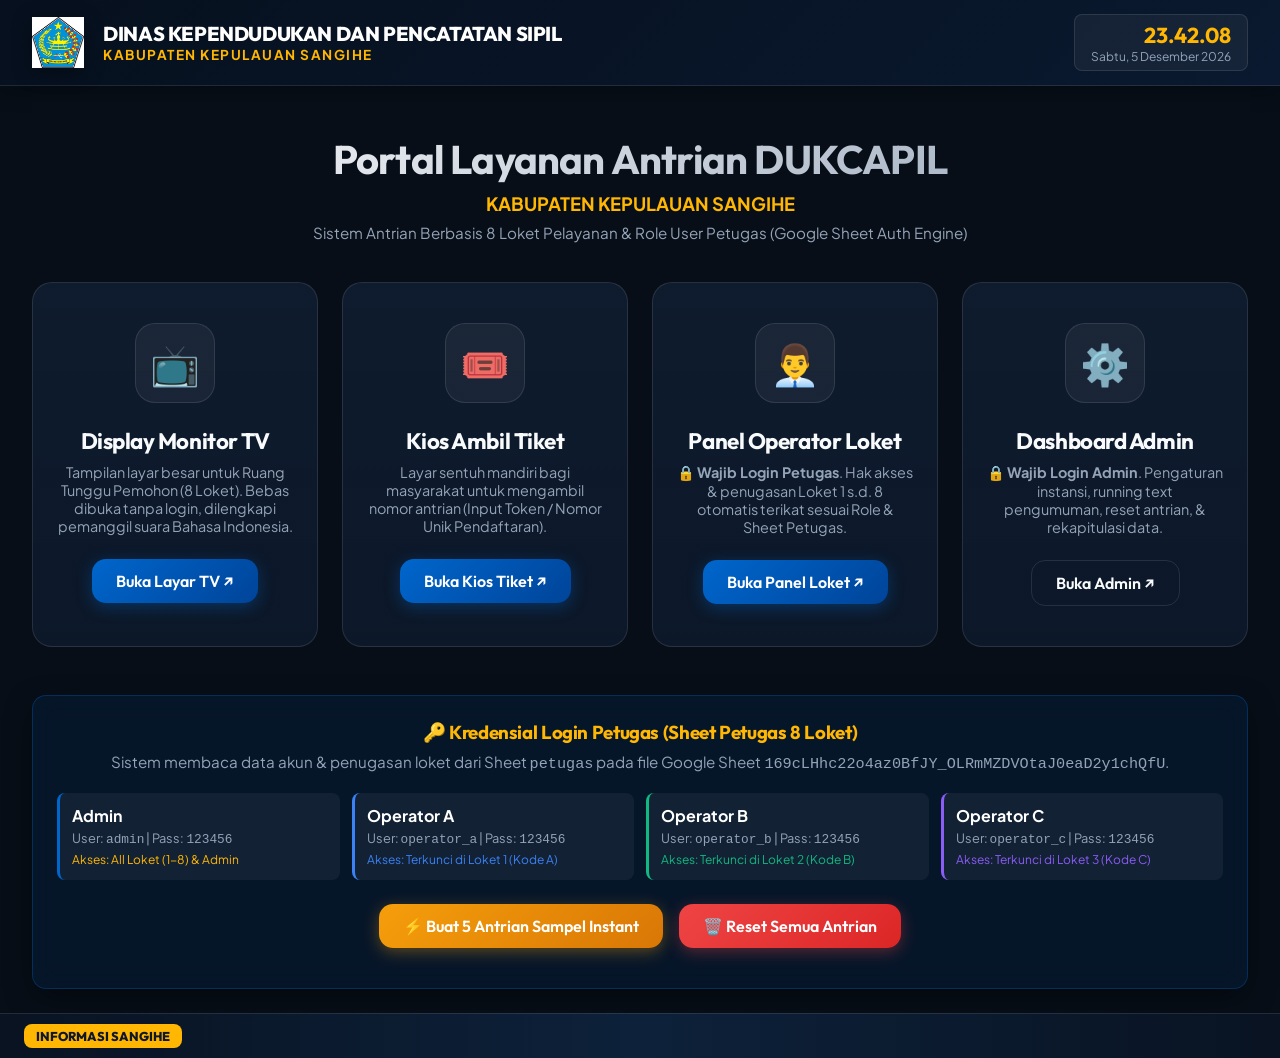
==== index.html @ 0a118283 "Add files via upload" ====
<!DOCTYPE html>
<html lang="id">
<head>
  <meta charset="UTF-8">
  <meta name="viewport" content="width=device-width, initial-scale=1.0">
  <title>SI-ANTRI DUKCAPIL - Kabupaten Kepulauan Sangihe</title>
  <link rel="stylesheet" href="css/styles.css">
  <link rel="icon" href="images/logo-sangihe.png">
</head>
<body>

  <!-- App Header Navbar -->
  <header class="app-header">
    <div class="brand-container">
      <img src="images/logo-sangihe.png" alt="Logo Pemkab Kepulauan Sangihe" class="brand-logo-img">
      <div class="brand-text">
        <h1 id="headerTitle">DINAS KEPENDUDUKAN DAN PENCATATAN SIPIL</h1>
        <p id="headerSubTitle">KABUPATEN KEPULAUAN SANGIHE</p>
      </div>
    </div>
    <div class="header-clock">
      <div class="clock-time" id="clockTime">00:00:00</div>
      <div class="clock-date" id="clockDate">Senin, 1 Januari 2026</div>
    </div>
  </header>

  <!-- Main Container Portal -->
  <main class="main-container">
    <div class="portal-hero">
      <h2>Portal Layanan Antrian DUKCAPIL</h2>
      <p style="color: var(--accent-gold); font-weight: 700; font-size: 1.15rem; margin-top: 0.25rem;">KABUPATEN KEPULAUAN SANGIHE</p>
      <p style="color: var(--text-muted); font-size: 0.95rem; margin-top: 0.5rem;">Sistem Antrian Berbasis 8 Loket Pelayanan & Role User Petugas (Google Sheet Auth Engine)</p>
    </div>

    <!-- Mode Selector Grid -->
    <div class="portal-grid">
      
      <!-- Option 1: Display TV -->
      <a href="display.html" target="_blank" class="portal-card">
        <div class="portal-icon">📺</div>
        <h3>Display Monitor TV</h3>
        <p>Tampilan layar besar untuk Ruang Tunggu Pemohon (8 Loket). Bebas dibuka tanpa login, dilengkapi pemanggil suara Bahasa Indonesia.</p>
        <span class="btn btn-primary">Buka Layar TV ↗</span>
      </a>

      <!-- Option 2: Kiosk Ambil Tiket -->
      <a href="kiosk.html" target="_blank" class="portal-card">
        <div class="portal-icon">🎟️</div>
        <h3>Kios Ambil Tiket</h3>
        <p>Layar sentuh mandiri bagi masyarakat untuk mengambil nomor antrian (Input Token / Nomor Unik Pendaftaran).</p>
        <span class="btn btn-primary">Buka Kios Tiket ↗</span>
      </a>

      <!-- Option 3: Panel Operator Loket (Memerlukan Login) -->
      <a href="loket.html" target="_blank" class="portal-card">
        <div class="portal-icon">👨‍💼</div>
        <h3>Panel Operator Loket</h3>
        <p>🔒 <strong>Wajib Login Petugas</strong>. Hak akses & penugasan Loket 1 s.d. 8 otomatis terikat sesuai Role & Sheet Petugas.</p>
        <span class="btn btn-primary">Buka Panel Loket ↗</span>
      </a>

      <!-- Option 4: Dashboard Admin (Memerlukan Login Admin) -->
      <a href="admin.html" target="_blank" class="portal-card">
        <div class="portal-icon">⚙️</div>
        <h3>Dashboard Admin</h3>
        <p>🔒 <strong>Wajib Login Admin</strong>. Pengaturan instansi, running text pengumuman, reset antrian, & rekapitulasi data.</p>
        <span class="btn btn-outline">Buka Admin ↗</span>
      </a>

    </div>

    <!-- Quick Demo Testing Controls Card -->
    <div class="card" style="margin-top: 3rem; text-align: center; background: rgba(0, 102, 204, 0.1); border-color: rgba(0, 102, 204, 0.3);">
      <h3 style="color: var(--accent-gold); margin-bottom: 0.5rem;">🔑 Kredensial Login Petugas (Sheet Petugas 8 Loket)</h3>
      <p style="color: var(--text-muted); font-size: 0.95rem; margin-bottom: 1.25rem;">
        Sistem membaca data akun & penugasan loket dari Sheet <code>petugas</code> pada file Google Sheet <code>169cLHhc22o4az0BfJY_OLRmMZDVOtaJ0eaD2y1chQfU</code>.
      </p>
      <div style="display: grid; grid-template-columns: repeat(auto-fit, minmax(200px, 1fr)); gap: 0.75rem; text-align: left; margin-bottom: 1.5rem;">
        <div style="background: rgba(255,255,255,0.05); padding: 0.75rem; border-radius: 8px; border-left: 3px solid var(--primary);">
          <strong style="color: #fff;">Admin</strong><br>
          <span style="font-size: 0.8rem; color: var(--text-muted);">User: <code>admin</code> | Pass: <code>123456</code></span><br>
          <span style="font-size: 0.75rem; color: var(--accent-gold);">Akses: All Loket (1-8) & Admin</span>
        </div>
        <div style="background: rgba(255,255,255,0.05); padding: 0.75rem; border-radius: 8px; border-left: 3px solid var(--cat-a);">
          <strong style="color: #fff;">Operator A</strong><br>
          <span style="font-size: 0.8rem; color: var(--text-muted);">User: <code>operator_a</code> | Pass: <code>123456</code></span><br>
          <span style="font-size: 0.75rem; color: var(--cat-a);">Akses: Terkunci di Loket 1 (Kode A)</span>
        </div>
        <div style="background: rgba(255,255,255,0.05); padding: 0.75rem; border-radius: 8px; border-left: 3px solid var(--cat-b);">
          <strong style="color: #fff;">Operator B</strong><br>
          <span style="font-size: 0.8rem; color: var(--text-muted);">User: <code>operator_b</code> | Pass: <code>123456</code></span><br>
          <span style="font-size: 0.75rem; color: var(--cat-b);">Akses: Terkunci di Loket 2 (Kode B)</span>
        </div>
        <div style="background: rgba(255,255,255,0.05); padding: 0.75rem; border-radius: 8px; border-left: 3px solid var(--cat-c);">
          <strong style="color: #fff;">Operator C</strong><br>
          <span style="font-size: 0.8rem; color: var(--text-muted);">User: <code>operator_c</code> | Pass: <code>123456</code></span><br>
          <span style="font-size: 0.75rem; color: var(--cat-c);">Akses: Terkunci di Loket 3 (Kode C)</span>
        </div>
      </div>

      <div style="display: flex; gap: 1rem; justify-content: center; flex-wrap: wrap;">
        <button id="btnSeedDemo" class="btn btn-warning">
          ⚡ Buat 5 Antrian Sampel Instant
        </button>
        <button id="btnResetDemo" class="btn btn-danger">
          🗑️ Reset Semua Antrian
        </button>
      </div>
      <div id="demoStatusText" style="margin-top: 1rem; font-size: 0.85rem; color: var(--success); font-weight: 600;"></div>
    </div>
  </main>

  <!-- Bottom Ticker Bar -->
  <footer class="ticker-bar">
    <div class="ticker-label">INFORMASI SANGIHE</div>
    <div class="ticker-content">
      <div class="ticker-text" id="runningTextDisplay">
        Selamat datang di Dinas Kependudukan dan Pencatatan Sipil Kabupaten Kepulauan Sangihe. Harap menyiapkan berkas persyaratan NIK / Kartu Keluarga sebelum menuju ke Loket Petugas.
      </div>
    </div>
  </footer>

  <script src="js/app.js"></script>
  <script>
    document.addEventListener('DOMContentLoaded', () => {
      const engine = window.queueEngine;

      function applySettings() {
        const s = engine.state.settings;
        document.getElementById('headerTitle').textContent = s.instansiName;
        document.getElementById('headerSubTitle').textContent = s.subTitle || 'KABUPATEN KEPULAUAN SANGIHE';
        document.getElementById('runningTextDisplay').textContent = s.runningText;
      }
      applySettings();

      document.getElementById('btnSeedDemo').addEventListener('click', () => {
        engine.generateTicket('A', 'TKN-8901');
        engine.generateTicket('B', 'TKN-8902');
        engine.generateTicket('A', 'TKN-8903');
        engine.generateTicket('C', 'TKN-8904');
        engine.generateTicket('C', 'TKN-8905');

        const statusEl = document.getElementById('demoStatusText');
        statusEl.textContent = '✅ Berhasil membuat 5 tiket sampel dengan Token (A-001, B-001, A-002, C-001, C-002)! Silakan buka Display TV & Panel Loket.';
        setTimeout(() => { statusEl.textContent = ''; }, 6000);
      });

      document.getElementById('btnResetDemo').addEventListener('click', () => {
        if (confirm('Apakah Anda yakin ingin mengosongkan semua data antrian?')) {
          engine.resetQueue();
          const statusEl = document.getElementById('demoStatusText');
          statusEl.textContent = '🧹 Semua data antrian berhasil di-reset.';
          setTimeout(() => { statusEl.textContent = ''; }, 4000);
        }
      });
    });
  </script>
</body>
</html>
---- css/styles.css ----
/* ==========================================================================
   SI-ANTRI DUKCAPIL - Unified Design System & Styling
   ========================================================================== */

@import url('https://fonts.googleapis.com/css2?family=Outfit:wght@400;500;600;700;800;900&family=Plus+Jakarta+Sans:wght@400;500;600;700;800&display=swap');

:root {
  /* Color Palette - Modern DUKCAPIL Civic Navy & Gold Theme */
  --bg-dark: #070e17;
  --bg-card-dark: #0e1b2e;
  --bg-card-glass: rgba(14, 27, 46, 0.75);
  --border-glass: rgba(255, 255, 255, 0.1);
  
  --primary: #0066cc;
  --primary-hover: #0052a3;
  --primary-light: rgba(0, 102, 204, 0.15);
  
  --accent-gold: #ffb703;
  --accent-gold-glow: rgba(255, 183, 3, 0.3);
  
  --navy-header: #0a192f;
  --navy-accent: #172a45;
  
  --success: #10b981;
  --success-glow: rgba(16, 185, 129, 0.3);
  --warning: #f59e0b;
  --danger: #ef4444;
  --info: #3b82f6;

  --text-main: #f8fafc;
  --text-muted: #94a3b8;
  --text-dark: #0f172a;

  /* Category Brand Colors */
  --cat-a: #3b82f6; /* KTP-el & KIA - Blue */
  --cat-b: #10b981; /* KK & Pindah - Emerald */
  --cat-c: #8b5cf6; /* Akta-akta - Purple */
  --cat-d: #f59e0b; /* Legalisasi & IKD - Amber */

  /* Shadows & Effects */
  --shadow-lg: 0 10px 30px -5px rgba(0, 0, 0, 0.5);
  --shadow-glow: 0 0 25px rgba(0, 102, 204, 0.4);
  --shadow-gold: 0 0 35px rgba(255, 183, 3, 0.5);
  
  --radius-sm: 8px;
  --radius-md: 14px;
  --radius-lg: 20px;
  --radius-full: 9999px;

  --transition-fast: 0.2s cubic-bezier(0.4, 0, 0.2, 1);
  --transition-smooth: 0.35s cubic-bezier(0.16, 1, 0.3, 1);
}

/* Light Theme Variables for Kiosk & Admin Panel */
body.light-theme {
  --bg-dark: #f1f5f9;
  --bg-card-dark: #ffffff;
  --bg-card-glass: rgba(255, 255, 255, 0.85);
  --border-glass: rgba(0, 0, 0, 0.08);
  --text-main: #0f172a;
  --text-muted: #64748b;
  --shadow-lg: 0 10px 25px -5px rgba(0, 0, 0, 0.08);
}

* {
  margin: 0;
  padding: 0;
  box-sizing: border-box;
}

body {
  font-family: 'Plus Jakarta Sans', -apple-system, BlinkMacSystemFont, sans-serif;
  background-color: var(--bg-dark);
  color: var(--text-main);
  min-height: 100vh;
  overflow-x: hidden;
  display: flex;
  flex-direction: column;
}

/* Typography */
h1, h2, h3, h4, .font-heading {
  font-family: 'Outfit', sans-serif;
  font-weight: 700;
  letter-spacing: -0.02em;
}

/* Top Navbar / Branding Bar */
.app-header {
  background: linear-gradient(135deg, #06101e 0%, #0a192f 100%);
  border-bottom: 1px solid var(--border-glass);
  padding: 0.85rem 2rem;
  display: flex;
  justify-content: space-between;
  align-items: center;
  position: relative;
  z-index: 10;
  box-shadow: 0 4px 20px rgba(0,0,0,0.3);
}

.brand-container {
  display: flex;
  align-items: center;
  gap: 1.2rem;
}

.brand-logo-img {
  width: 52px;
  height: 52px;
  object-fit: contain;
  filter: drop-shadow(0 4px 10px rgba(0,0,0,0.4));
  transition: transform var(--transition-fast);
}

.brand-logo-img:hover {
  transform: scale(1.05);
}

.brand-logo {
  width: 46px;
  height: 46px;
  background: linear-gradient(135deg, #0066cc, #ffb703);
  border-radius: 12px;
  display: flex;
  align-items: center;
  justify-content: center;
  font-size: 1.5rem;
  color: #fff;
  box-shadow: 0 4px 15px rgba(0, 102, 204, 0.4);
}

.brand-text h1 {
  font-size: 1.25rem;
  font-weight: 800;
  color: #ffffff;
  line-height: 1.2;
}

.brand-text p {
  font-size: 0.85rem;
  color: var(--accent-gold);
  text-transform: uppercase;
  letter-spacing: 1.5px;
  font-weight: 700;
}

.header-clock {
  text-align: right;
  background: rgba(255, 255, 255, 0.05);
  padding: 0.4rem 1rem;
  border-radius: var(--radius-sm);
  border: 1px solid var(--border-glass);
}

.clock-time {
  font-family: 'Outfit', monospace;
  font-size: 1.35rem;
  font-weight: 700;
  color: var(--accent-gold);
}

.clock-date {
  font-size: 0.75rem;
  color: var(--text-muted);
}

/* Base Card Style */
.card {
  background: var(--bg-card-glass);
  backdrop-filter: blur(12px);
  -webkit-backdrop-filter: blur(12px);
  border: 1px solid var(--border-glass);
  border-radius: var(--radius-md);
  padding: 1.5rem;
  box-shadow: var(--shadow-lg);
  transition: transform var(--transition-fast), box-shadow var(--transition-fast);
}

/* Button UI Components */
.btn {
  display: inline-flex;
  align-items: center;
  justify-content: center;
  gap: 0.5rem;
  padding: 0.75rem 1.5rem;
  font-family: 'Outfit', sans-serif;
  font-size: 1rem;
  font-weight: 600;
  border-radius: var(--radius-md);
  border: none;
  cursor: pointer;
  transition: all var(--transition-fast);
  text-decoration: none;
  user-select: none;
}

.btn-primary {
  background: linear-gradient(135deg, var(--primary) 0%, #004499 100%);
  color: #ffffff;
  box-shadow: 0 4px 15px rgba(0, 102, 204, 0.35);
}

.btn-primary:hover {
  transform: translateY(-2px);
  box-shadow: 0 6px 20px rgba(0, 102, 204, 0.5);
  background: linear-gradient(135deg, #0077ee 0%, #0055bb 100%);
}

.btn-success {
  background: linear-gradient(135deg, #10b981 0%, #059669 100%);
  color: #ffffff;
  box-shadow: 0 4px 15px rgba(16, 185, 129, 0.35);
}

.btn-success:hover {
  transform: translateY(-2px);
  box-shadow: 0 6px 20px rgba(16, 185, 129, 0.5);
}

.btn-warning {
  background: linear-gradient(135deg, #f59e0b 0%, #d97706 100%);
  color: #ffffff;
  box-shadow: 0 4px 15px rgba(245, 158, 11, 0.35);
}

.btn-warning:hover {
  transform: translateY(-2px);
  box-shadow: 0 6px 20px rgba(245, 158, 11, 0.5);
}

.btn-danger {
  background: linear-gradient(135deg, #ef4444 0%, #dc2626 100%);
  color: #ffffff;
  box-shadow: 0 4px 15px rgba(239, 68, 68, 0.35);
}

.btn-danger:hover {
  transform: translateY(-2px);
  box-shadow: 0 6px 20px rgba(239, 68, 68, 0.5);
}

.btn-outline {
  background: transparent;
  border: 1px solid var(--border-glass);
  color: var(--text-main);
}

.btn-outline:hover {
  background: rgba(255, 255, 255, 0.1);
  border-color: rgba(255, 255, 255, 0.3);
}

.btn-lg {
  padding: 1rem 2rem;
  font-size: 1.15rem;
  border-radius: var(--radius-lg);
}

/* Category Badge Indicators */
.badge {
  display: inline-block;
  padding: 0.25rem 0.75rem;
  border-radius: var(--radius-full);
  font-size: 0.75rem;
  font-weight: 700;
  text-transform: uppercase;
  letter-spacing: 0.5px;
}

.badge-cat-A { background: rgba(59, 130, 246, 0.2); color: #60a5fa; border: 1px solid rgba(59, 130, 246, 0.4); }
.badge-cat-B { background: rgba(16, 185, 129, 0.2); color: #34d399; border: 1px solid rgba(16, 185, 129, 0.4); }
.badge-cat-C { background: rgba(139, 92, 246, 0.2); color: #a78bfa; border: 1px solid rgba(139, 92, 246, 0.4); }
.badge-cat-D { background: rgba(245, 158, 11, 0.2); color: #fbbf24; border: 1px solid rgba(245, 158, 11, 0.4); }

/* Main Content Area */
.main-container {
  flex: 1;
  padding: 1.5rem 2rem;
  max-width: 1600px;
  width: 100%;
  margin: 0 auto;
}

/* Footer Running Text Bar (Display TV) */
.ticker-bar {
  background: linear-gradient(90deg, #091322 0%, #0d213a 50%, #091322 100%);
  border-top: 1px solid var(--border-glass);
  padding: 0.65rem 1.5rem;
  display: flex;
  align-items: center;
  gap: 1rem;
  position: relative;
  z-index: 10;
  overflow: hidden;
}

.ticker-label {
  background: var(--accent-gold);
  color: var(--text-dark);
  font-family: 'Outfit', sans-serif;
  font-weight: 800;
  font-size: 0.8rem;
  padding: 0.25rem 0.75rem;
  border-radius: var(--radius-sm);
  white-space: nowrap;
  text-transform: uppercase;
}

.ticker-content {
  overflow: hidden;
  white-space: nowrap;
  flex: 1;
}

.ticker-text {
  display: inline-block;
  padding-left: 100%;
  animation: ticker 35s linear infinite;
  font-size: 0.95rem;
  color: var(--text-main);
  font-weight: 500;
}

@keyframes ticker {
  0% { transform: translate3d(0, 0, 0); }
  100% { transform: translate3d(-100%, 0, 0); }
}

/* ==========================================================================
   PAGE SPECIFIC: INDEX PORTAL
   ========================================================================== */
.portal-hero {
  text-align: center;
  margin-bottom: 2.5rem;
  padding-top: 1.5rem;
}

.portal-hero h2 {
  font-size: 2.5rem;
  background: linear-gradient(135deg, #ffffff 0%, #94a3b8 100%);
  -webkit-background-clip: text;
  -webkit-text-fill-color: transparent;
  margin-bottom: 0.5rem;
}

.portal-hero p {
  color: var(--text-muted);
  font-size: 1.1rem;
}

.portal-grid {
  display: grid;
  grid-template-columns: repeat(auto-fit, minmax(280px, 1fr));
  gap: 1.5rem;
}

.portal-card {
  display: flex;
  flex-direction: column;
  align-items: center;
  text-align: center;
  padding: 2.5rem 1.5rem;
  border-radius: var(--radius-lg);
  cursor: pointer;
  position: relative;
  overflow: hidden;
  border: 1px solid var(--border-glass);
  background: linear-gradient(180deg, rgba(23, 42, 69, 0.5) 0%, rgba(14, 27, 46, 0.8) 100%);
  text-decoration: none;
  color: inherit;
  transition: all var(--transition-smooth);
}

.portal-card::before {
  content: '';
  position: absolute;
  top: 0; left: 0; right: 0; height: 4px;
  background: transparent;
  transition: background var(--transition-fast);
}

.portal-card:hover {
  transform: translateY(-8px);
  box-shadow: 0 20px 40px rgba(0,0,0,0.4);
  border-color: rgba(0, 102, 204, 0.5);
}

.portal-card:hover::before {
  background: linear-gradient(90deg, var(--primary), var(--accent-gold));
}

.portal-icon {
  width: 80px;
  height: 80px;
  border-radius: 20px;
  background: rgba(255, 255, 255, 0.05);
  display: flex;
  align-items: center;
  justify-content: center;
  font-size: 2.5rem;
  margin-bottom: 1.5rem;
  border: 1px solid var(--border-glass);
  transition: transform var(--transition-fast);
}

.portal-card:hover .portal-icon {
  transform: scale(1.1);
}

.portal-card h3 {
  font-size: 1.4rem;
  margin-bottom: 0.5rem;
}

.portal-card p {
  color: var(--text-muted);
  font-size: 0.9rem;
  margin-bottom: 1.5rem;
}

/* ==========================================================================
   PAGE SPECIFIC: DISPLAY TV MONITOR
   ========================================================================== */
.display-layout {
  display: grid;
  grid-template-columns: 1.3fr 1fr;
  gap: 1.5rem;
  height: calc(100vh - 140px);
}

/* Main Active Queue Focus Box */
.active-call-card {
  background: linear-gradient(135deg, rgba(14, 27, 46, 0.95) 0%, rgba(10, 25, 47, 0.98) 100%);
  border: 2px solid rgba(255, 183, 3, 0.4);
  box-shadow: var(--shadow-gold);
  border-radius: var(--radius-lg);
  padding: 2rem;
  display: flex;
  flex-direction: column;
  justify-content: center;
  align-items: center;
  text-align: center;
  position: relative;
  overflow: hidden;
}

.active-call-card.calling-animation {
  animation: pulseGlow 1.2s infinite alternate;
}

@keyframes pulseGlow {
  0% {
    box-shadow: 0 0 20px rgba(255, 183, 3, 0.3);
    border-color: rgba(255, 183, 3, 0.4);
  }
  100% {
    box-shadow: 0 0 60px rgba(255, 183, 3, 0.9), 0 0 100px rgba(0, 102, 204, 0.6);
    border-color: rgba(255, 183, 3, 1);
  }
}

.active-service-tag {
  background: rgba(255, 183, 3, 0.15);
  color: var(--accent-gold);
  border: 1px solid rgba(255, 183, 3, 0.4);
  padding: 0.5rem 1.5rem;
  border-radius: var(--radius-full);
  font-size: 1.1rem;
  font-weight: 700;
  text-transform: uppercase;
  letter-spacing: 1.5px;
  margin-bottom: 1rem;
}

.active-number-label {
  font-size: 1.2rem;
  color: var(--text-muted);
  text-transform: uppercase;
  letter-spacing: 2px;
}

.active-number-val {
  font-family: 'Outfit', sans-serif;
  font-size: 7rem;
  font-weight: 900;
  color: #ffffff;
  line-height: 1;
  text-shadow: 0 0 30px rgba(255, 255, 255, 0.4);
  margin: 0.5rem 0;
}

.active-target-box {
  background: linear-gradient(135deg, var(--primary) 0%, #004499 100%);
  padding: 1rem 3rem;
  border-radius: var(--radius-md);
  margin-top: 1rem;
  box-shadow: 0 10px 25px rgba(0, 102, 204, 0.4);
}

.active-target-label {
  font-size: 1rem;
  color: rgba(255, 255, 255, 0.8);
  text-transform: uppercase;
  letter-spacing: 1px;
}

.active-target-val {
  font-family: 'Outfit', sans-serif;
  font-size: 3.5rem;
  font-weight: 800;
  color: var(--accent-gold);
}

/* Counters Grid on Display TV */
.counters-sidebar {
  display: flex;
  flex-direction: column;
  gap: 1rem;
  overflow-y: auto;
}

.counters-header h3 {
  font-size: 1.25rem;
  color: var(--accent-gold);
  margin-bottom: 0.5rem;
}

.loket-grid {
  display: grid;
  grid-template-columns: repeat(2, 1fr);
  gap: 1rem;
}

.loket-card-tv {
  background: rgba(14, 27, 46, 0.8);
  border: 1px solid var(--border-glass);
  border-radius: var(--radius-md);
  padding: 1.25rem;
  display: flex;
  flex-direction: column;
  align-items: center;
  position: relative;
}

.loket-card-tv.active {
  border-color: var(--primary);
  background: linear-gradient(180deg, rgba(0, 102, 204, 0.2) 0%, rgba(14, 27, 46, 0.9) 100%);
}

.loket-card-tv .loket-title {
  font-size: 1.1rem;
  font-weight: 700;
  color: var(--text-muted);
}

.loket-card-tv .loket-num {
  font-family: 'Outfit', sans-serif;
  font-size: 2.8rem;
  font-weight: 800;
  color: #ffffff;
  margin: 0.2rem 0;
}

.loket-card-tv .loket-cat {
  font-size: 0.75rem;
  color: var(--accent-gold);
}

/* Sound Control Button on Display TV */
.sound-toggle-btn {
  position: fixed;
  bottom: 5rem;
  right: 2rem;
  z-index: 100;
  background: var(--navy-accent);
  border: 1px solid var(--border-glass);
  color: var(--accent-gold);
  padding: 0.75rem 1.25rem;
  border-radius: var(--radius-full);
  cursor: pointer;
  box-shadow: 0 5px 20px rgba(0,0,0,0.5);
  font-weight: 600;
  display: flex;
  align-items: center;
  gap: 0.5rem;
}

/* ==========================================================================
   PAGE SPECIFIC: KIOSK (AMBIL TIKET)
   ========================================================================== */
.kiosk-container {
  max-width: 1200px;
  margin: 0 auto;
}

.kiosk-welcome {
  text-align: center;
  margin-bottom: 2rem;
}

.kiosk-welcome h2 {
  font-size: 2.2rem;
  color: var(--text-main);
}

.kiosk-welcome p {
  color: var(--text-muted);
  font-size: 1.1rem;
}

.kiosk-grid {
  display: grid;
  grid-template-columns: repeat(2, 1fr);
  gap: 1.5rem;
}

.kiosk-btn-card {
  background: linear-gradient(135deg, rgba(23, 42, 69, 0.7) 0%, rgba(14, 27, 46, 0.9) 100%);
  border: 2px solid var(--border-glass);
  border-radius: var(--radius-lg);
  padding: 2rem;
  display: flex;
  flex-direction: column;
  align-items: flex-start;
  text-align: left;
  cursor: pointer;
  position: relative;
  overflow: hidden;
  transition: all var(--transition-smooth);
}

.kiosk-btn-card:hover {
  transform: translateY(-5px) scale(1.02);
  box-shadow: 0 15px 35px rgba(0,0,0,0.4);
}

.kiosk-btn-card.cat-A { border-color: rgba(59, 130, 246, 0.4); }
.kiosk-btn-card.cat-A:hover { background: linear-gradient(135deg, rgba(59, 130, 246, 0.25) 0%, rgba(14, 27, 46, 0.95) 100%); border-color: var(--cat-a); }

.kiosk-btn-card.cat-B { border-color: rgba(16, 185, 129, 0.4); }
.kiosk-btn-card.cat-B:hover { background: linear-gradient(135deg, rgba(16, 185, 129, 0.25) 0%, rgba(14, 27, 46, 0.95) 100%); border-color: var(--cat-b); }

.kiosk-btn-card.cat-C { border-color: rgba(139, 92, 246, 0.4); }
.kiosk-btn-card.cat-C:hover { background: linear-gradient(135deg, rgba(139, 92, 246, 0.25) 0%, rgba(14, 27, 46, 0.95) 100%); border-color: var(--cat-c); }

.kiosk-btn-card.cat-D { border-color: rgba(245, 158, 11, 0.4); }
.kiosk-btn-card.cat-D:hover { background: linear-gradient(135deg, rgba(245, 158, 11, 0.25) 0%, rgba(14, 27, 46, 0.95) 100%); border-color: var(--cat-d); }

.kiosk-badge-code {
  font-family: 'Outfit', sans-serif;
  font-size: 1.5rem;
  font-weight: 800;
  width: 48px;
  height: 48px;
  border-radius: 12px;
  display: flex;
  align-items: center;
  justify-content: center;
  margin-bottom: 1rem;
  color: #fff;
}

.kiosk-btn-card.cat-A .kiosk-badge-code { background: var(--cat-a); }
.kiosk-btn-card.cat-B .kiosk-badge-code { background: var(--cat-b); }
.kiosk-btn-card.cat-C .kiosk-badge-code { background: var(--cat-c); }
.kiosk-btn-card.cat-D .kiosk-badge-code { background: var(--cat-d); }

.kiosk-btn-card h3 {
  font-size: 1.35rem;
  color: #ffffff;
  margin-bottom: 0.5rem;
}

.kiosk-btn-card p {
  color: var(--text-muted);
  font-size: 0.9rem;
  line-height: 1.4;
  margin-bottom: 1.5rem;
}

.kiosk-queue-count {
  font-size: 0.85rem;
  font-weight: 600;
  color: var(--accent-gold);
  margin-top: auto;
  background: rgba(0,0,0,0.3);
  padding: 0.35rem 0.85rem;
  border-radius: var(--radius-full);
}

/* Printable Ticket Modal */
.modal-overlay {
  position: fixed;
  top: 0; left: 0; right: 0; bottom: 0;
  background: rgba(0, 0, 0, 0.75);
  backdrop-filter: blur(8px);
  z-index: 1000;
  display: flex;
  align-items: center;
  justify-content: center;
  opacity: 0;
  pointer-events: none;
  transition: opacity var(--transition-fast);
}

.modal-overlay.active {
  opacity: 1;
  pointer-events: auto;
}

.ticket-paper {
  background: #ffffff;
  color: #0f172a;
  width: 360px;
  padding: 2rem;
  border-radius: 16px;
  box-shadow: 0 25px 50px -12px rgba(0, 0, 0, 0.6);
  text-align: center;
  font-family: 'Plus Jakarta Sans', sans-serif;
  position: relative;
  animation: slideUp 0.3s cubic-bezier(0.16, 1, 0.3, 1);
}

@keyframes slideUp {
  from { transform: translateY(30px) scale(0.95); opacity: 0; }
  to { transform: translateY(0) scale(1); opacity: 1; }
}

.ticket-header {
  border-bottom: 2px dashed #cbd5e1;
  padding-bottom: 1rem;
  margin-bottom: 1rem;
}

.ticket-header h4 {
  font-size: 1rem;
  font-weight: 800;
  color: #0f172a;
  text-transform: uppercase;
}

.ticket-header p {
  font-size: 0.75rem;
  color: #64748b;
}

.ticket-number-box {
  margin: 1.5rem 0;
}

.ticket-service-name {
  font-size: 0.85rem;
  font-weight: 700;
  color: #0066cc;
  text-transform: uppercase;
}

.ticket-num {
  font-family: 'Outfit', sans-serif;
  font-size: 4rem;
  font-weight: 900;
  color: #0f172a;
  line-height: 1;
}

.ticket-footer {
  border-top: 2px dashed #cbd5e1;
  padding-top: 1rem;
  margin-top: 1rem;
  font-size: 0.75rem;
  color: #64748b;
}

.ticket-qr-placeholder {
  margin: 0.75rem auto;
  width: 90px;
  height: 90px;
  background: #f1f5f9;
  border: 1px solid #cbd5e1;
  display: flex;
  align-items: center;
  justify-content: center;
  border-radius: 8px;
  font-size: 0.7rem;
  color: #475569;
}

/* ==========================================================================
   PAGE SPECIFIC: LOKET PETUGAS
   ========================================================================== */
.loket-layout {
  display: grid;
  grid-template-columns: 280px 1fr;
  gap: 1.5rem;
}

.loket-select-sidebar {
  display: flex;
  flex-direction: column;
  gap: 1rem;
}

.loket-selector-btn {
  padding: 1rem;
  border-radius: var(--radius-md);
  background: var(--bg-card-glass);
  border: 1px solid var(--border-glass);
  color: var(--text-main);
  cursor: pointer;
  display: flex;
  align-items: center;
  justify-content: space-between;
  font-weight: 600;
  transition: all var(--transition-fast);
}

.loket-selector-btn:hover {
  border-color: var(--primary);
  background: rgba(0, 102, 204, 0.1);
}

.loket-selector-btn.active {
  background: linear-gradient(135deg, var(--primary) 0%, #004499 100%);
  color: #ffffff;
  border-color: var(--primary);
  box-shadow: 0 4px 15px rgba(0, 102, 204, 0.3);
}

.loket-action-panel {
  display: flex;
  flex-direction: column;
  gap: 1.5rem;
}

.current-serving-box {
  background: linear-gradient(135deg, rgba(14, 27, 46, 0.9) 0%, rgba(10, 25, 47, 0.95) 100%);
  border: 1px solid var(--border-glass);
  border-radius: var(--radius-lg);
  padding: 2rem;
  text-align: center;
}

.serving-number {
  font-family: 'Outfit', sans-serif;
  font-size: 5rem;
  font-weight: 900;
  color: var(--accent-gold);
  margin: 0.5rem 0;
}

.loket-controls-grid {
  display: grid;
  grid-template-columns: repeat(4, 1fr);
  gap: 1rem;
}

.queue-table {
  width: 100%;
  border-collapse: collapse;
  margin-top: 1rem;
}

.queue-table th, .queue-table td {
  padding: 0.85rem 1rem;
  text-align: left;
  border-bottom: 1px solid var(--border-glass);
}

.queue-table th {
  color: var(--text-muted);
  font-size: 0.8rem;
  text-transform: uppercase;
  letter-spacing: 1px;
}

.queue-table td {
  font-size: 0.95rem;
}

/* ==========================================================================
   PAGE SPECIFIC: ADMIN DASHBOARD
   ========================================================================== */
.admin-grid {
  display: grid;
  grid-template-columns: repeat(auto-fit, minmax(320px, 1fr));
  gap: 1.5rem;
}

.form-group {
  margin-bottom: 1.25rem;
}

.form-group label {
  display: block;
  font-size: 0.85rem;
  font-weight: 600;
  color: var(--text-muted);
  margin-bottom: 0.5rem;
}

.form-control {
  width: 100%;
  padding: 0.75rem 1rem;
  border-radius: var(--radius-md);
  background: rgba(255, 255, 255, 0.05);
  border: 1px solid var(--border-glass);
  color: var(--text-main);
  font-family: inherit;
  font-size: 0.95rem;
  outline: none;
  transition: border-color var(--transition-fast);
}

.form-control:focus {
  border-color: var(--primary);
  box-shadow: 0 0 10px rgba(0, 102, 204, 0.3);
}

.stats-card-val {
  font-family: 'Outfit', sans-serif;
  font-size: 2.5rem;
  font-weight: 800;
  color: var(--accent-gold);
}

/* Responsive Breakpoints */
@media (max-width: 1024px) {
  .display-layout {
    grid-template-columns: 1fr;
    height: auto;
  }
  
  .kiosk-grid {
    grid-template-columns: 1fr;
  }

  .loket-layout {
    grid-template-columns: 1fr;
  }
  
  .loket-controls-grid {
    grid-template-columns: repeat(2, 1fr);
  }
}
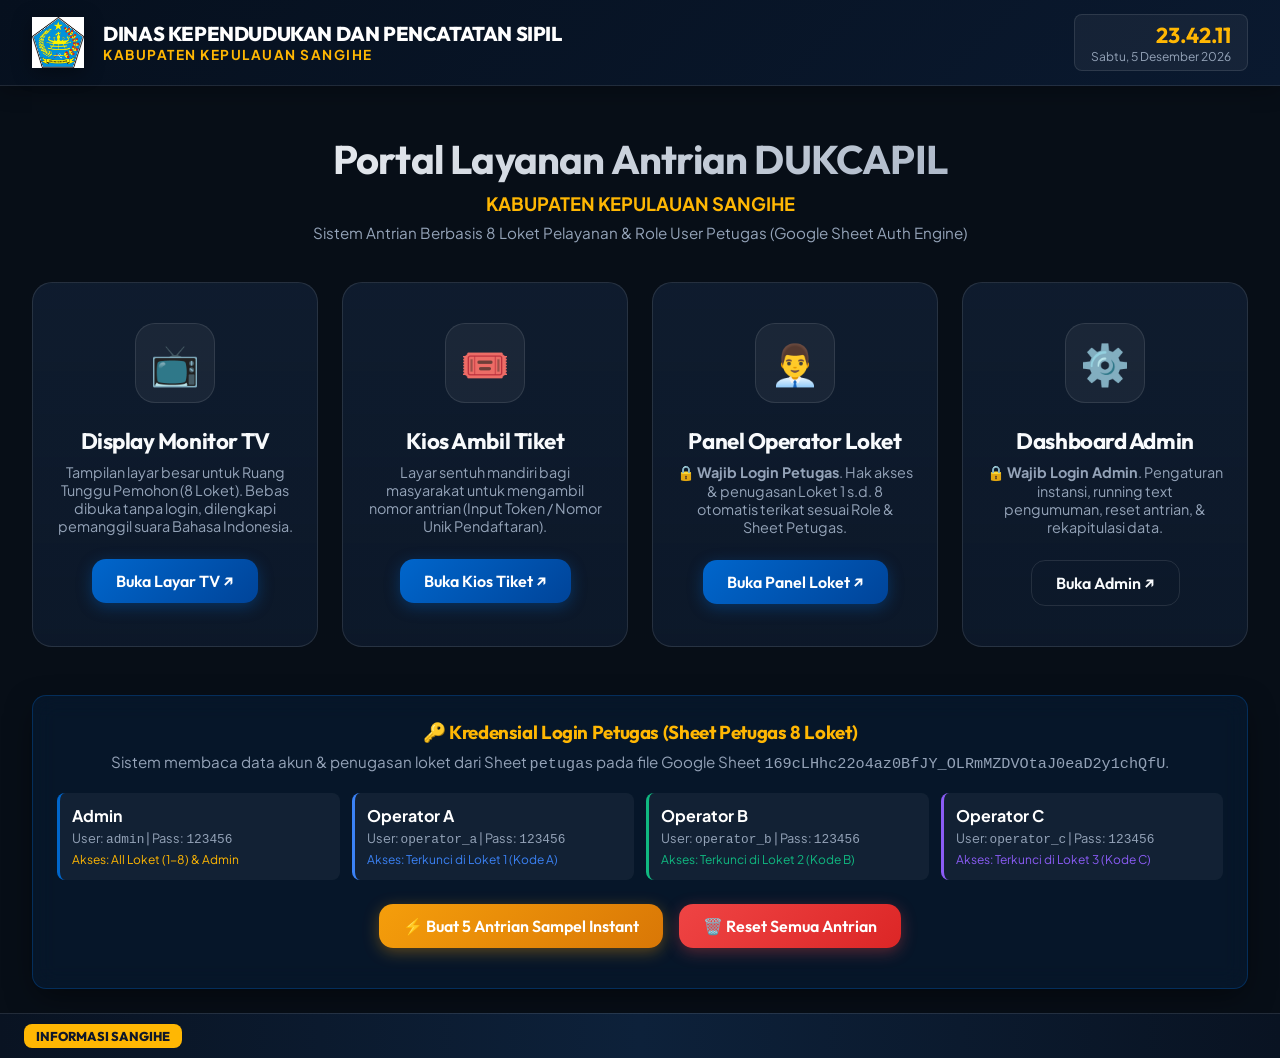
==== commit 98aa658a: "Add files via upload" ====
--- a/index.html
+++ b/index.html
@@ -3,8 +3,11 @@
 <head>
   <meta charset="UTF-8">
   <meta name="viewport" content="width=device-width, initial-scale=1.0">
+  <meta http-equiv="Cache-Control" content="no-cache, no-store, must-revalidate">
+  <meta http-equiv="Pragma" content="no-cache">
+  <meta http-equiv="Expires" content="0">
   <title>SI-ANTRI DUKCAPIL - Kabupaten Kepulauan Sangihe</title>
-  <link rel="stylesheet" href="css/styles.css">
+  <link rel="stylesheet" href="css/styles.css?v=2.0.1">
   <link rel="icon" href="images/logo-sangihe.png">
 </head>
 <body>
@@ -120,7 +123,7 @@
     </div>
   </footer>
 
-  <script src="js/app.js"></script>
+  <script src="js/app.js?v=2.0.1"></script>
   <script>
     document.addEventListener('DOMContentLoaded', () => {
       const engine = window.queueEngine;
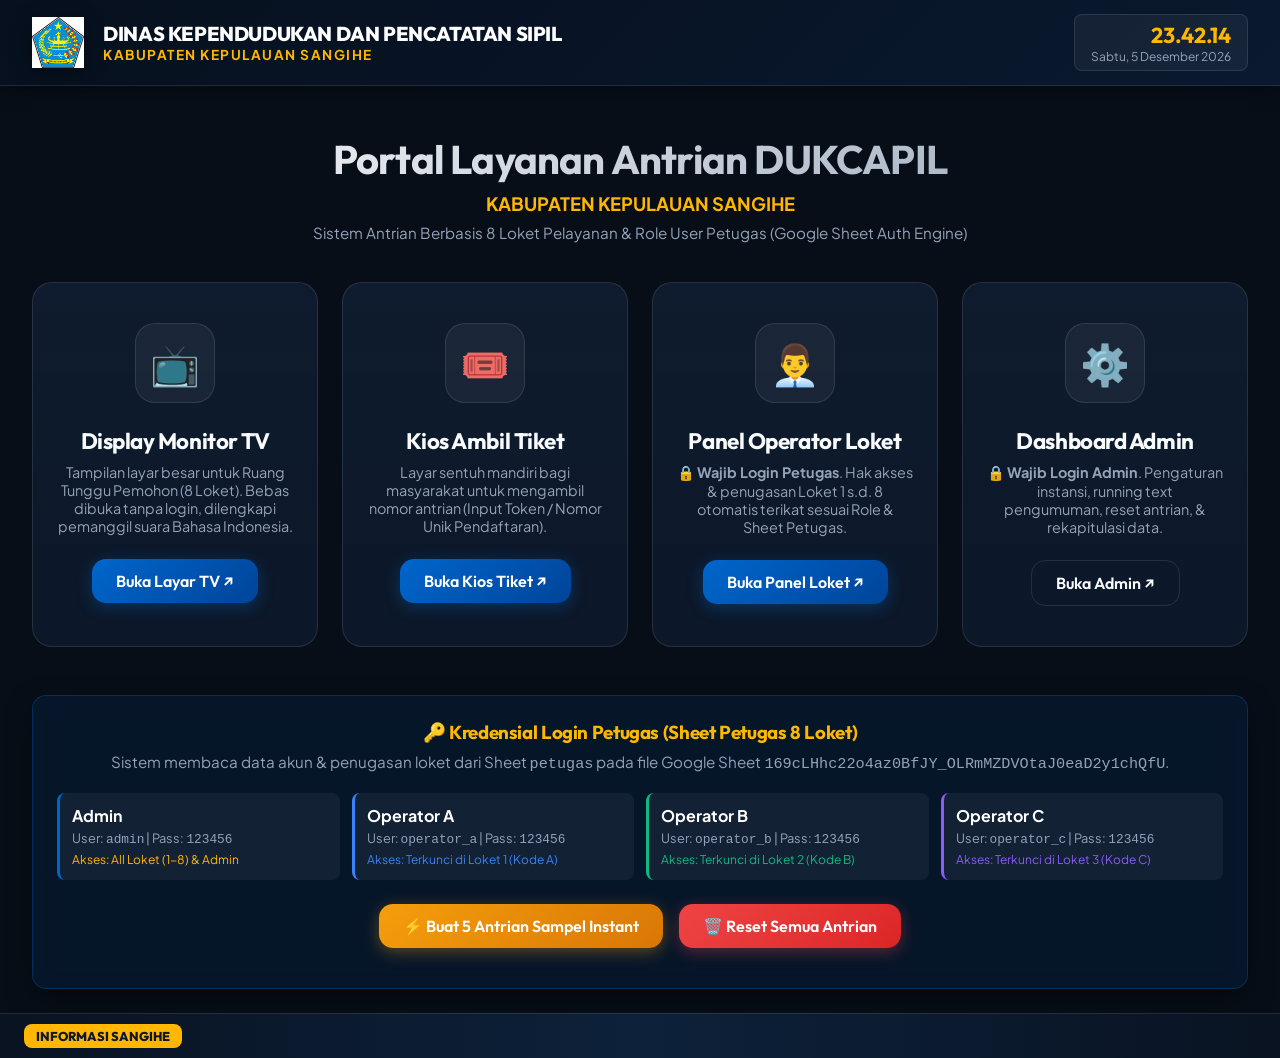
==== commit af2fd8ab: "Add files via upload" ====
--- a/index.html
+++ b/index.html
@@ -123,7 +123,7 @@
     </div>
   </footer>
 
-  <script src="js/app.js?v=2.0.1"></script>
+  <script src="js/app.js?v=2.0.2"></script>
   <script>
     document.addEventListener('DOMContentLoaded', () => {
       const engine = window.queueEngine;
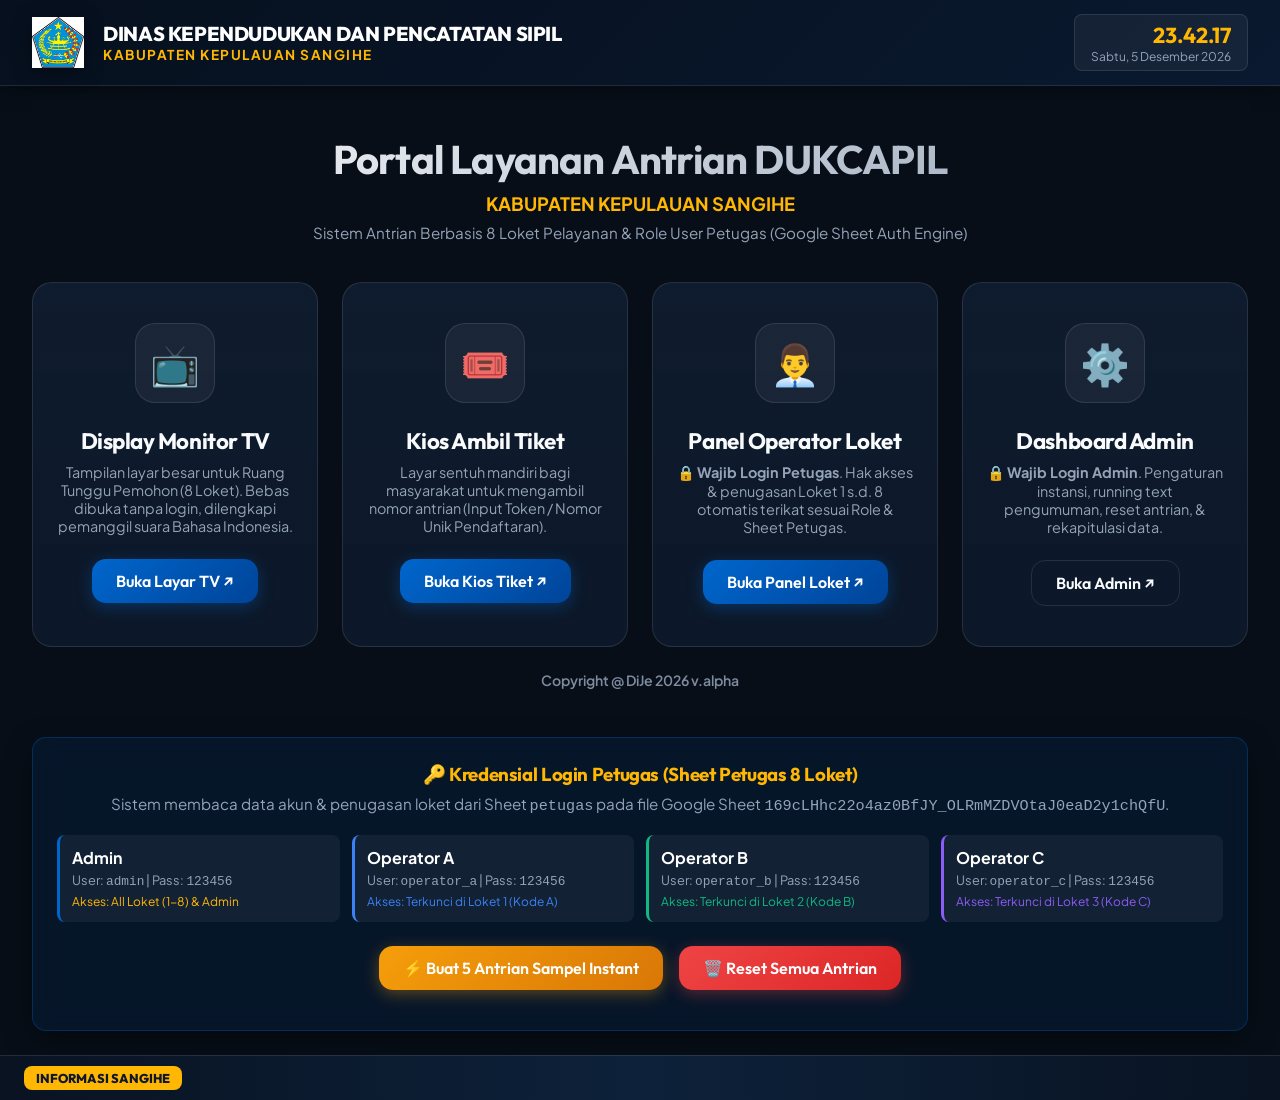
==== commit 4f41f78b: "Add files via upload" ====
--- a/index.html
+++ b/index.html
@@ -70,6 +70,11 @@
         <span class="btn btn-outline">Buka Admin ↗</span>
       </a>
 
+    </div>
+
+    <!-- Copyright Text below 4 portal cards -->
+    <div style="text-align: center; margin-top: 1.5rem; color: var(--text-muted); font-size: 0.88rem; font-weight: 600; opacity: 0.85;">
+      Copyright @ DiJe 2026 v.alpha
     </div>
 
     <!-- Quick Demo Testing Controls Card -->
